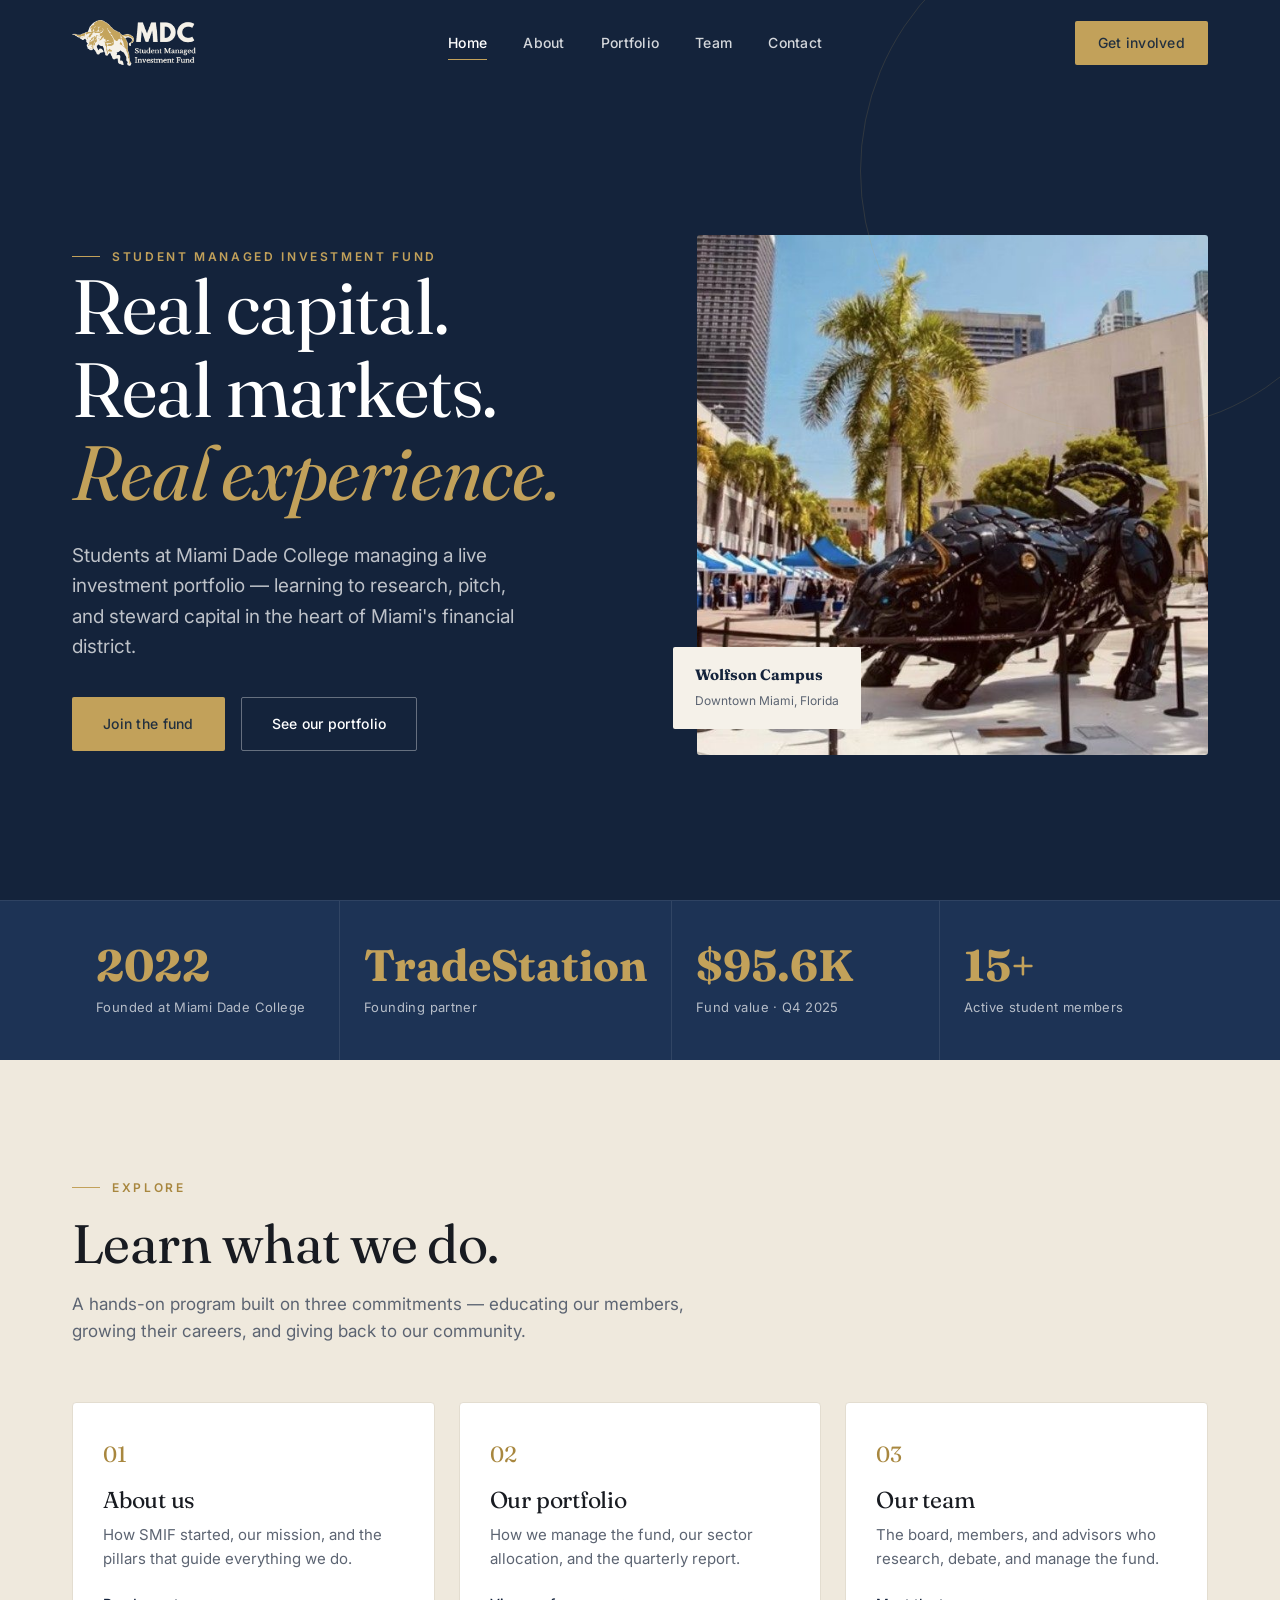
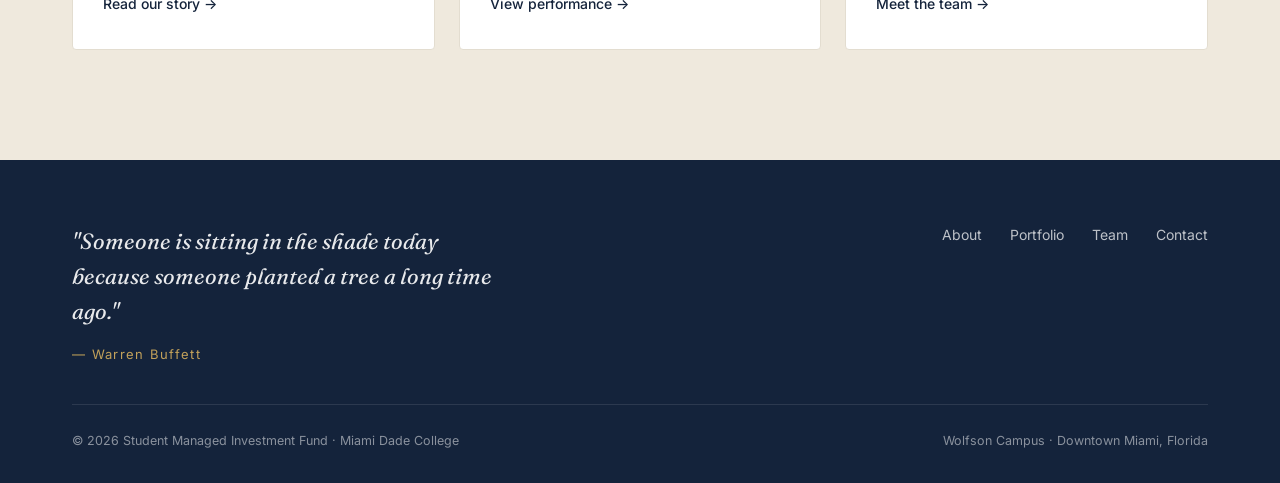
==== index.html @ e3dbee64 "first commit" ====
<!DOCTYPE html>
<html lang="en">
<head>
<meta charset="UTF-8" />
<meta name="viewport" content="width=device-width, initial-scale=1.0" />
<title>SMIF · Miami Dade College Student Managed Investment Fund</title>
<meta name="description" content="The Student Managed Investment Fund at Miami Dade College — students managing real capital and building careers in finance in the heart of Miami." />
<link rel="preconnect" href="https://fonts.googleapis.com" />
<link rel="preconnect" href="https://fonts.gstatic.com" crossorigin />
<link href="https://fonts.googleapis.com/css2?family=Fraunces:ital,opsz,wght@0,9..144,300..600;1,9..144,400&family=Inter:wght@400;500;600&display=swap" rel="stylesheet" />
<link rel="icon" type="image/png" href="assets/img/logo-color.png" />
<link rel="stylesheet" href="assets/css/style.css" />
</head>
<body>

<header id="hdr">
  <div class="bar">
    <a href="index.html" class="brand"><img src="assets/img/logo-dark.png" alt="MDC Student Managed Investment Fund" class="logo" /></a>
    <nav class="links">
      <a href="index.html" class="active">Home</a>
      <a href="about.html">About</a>
      <a href="portfolio.html">Portfolio</a>
      <a href="team.html">Team</a>
      <a href="contact.html">Contact</a>
    </nav>
    <a href="contact.html" class="btn btn-gold nav-cta">Get involved</a>
    <button class="menu-btn" id="menuBtn" aria-label="Open menu">☰</button>
  </div>
</header>

<div class="mobile-panel" id="mobilePanel">
  <div class="top"><span class="brand"><img src="assets/img/logo-dark.png" alt="SMIF" class="logo" /></span><button class="menu-btn" id="menuClose" aria-label="Close menu">✕</button></div>
  <a class="m" href="index.html">Home</a>
  <a class="m" href="about.html">About</a>
  <a class="m" href="portfolio.html">Portfolio</a>
  <a class="m" href="team.html">Team</a>
  <a class="m" href="contact.html">Contact</a>
</div>

<section class="hero">
  <div class="wrap hero-grid">
    <div>
      <span class="eyebrow light">Student Managed Investment Fund</span>
      <h1>Real capital.<br>Real markets.<br><em>Real experience.</em></h1>
      <p class="lead">Students at Miami Dade College managing a live investment portfolio — learning to research, pitch, and steward capital in the heart of Miami's financial district.</p>
      <div class="hero-cta">
        <a href="contact.html" class="btn btn-gold">Join the fund</a>
        <a href="portfolio.html" class="btn btn-ghost">See our portfolio</a>
      </div>
    </div>
    <div class="hero-media">
      <img src="assets/img/bull.jpg" alt="The bull sculpture outside Miami Dade College Wolfson Campus" />
      <div class="tag"><b>Wolfson Campus</b><small>Downtown Miami, Florida</small></div>
    </div>
  </div>
</section>

<div class="stats">
  <div class="wrap">
    <div class="stat"><b>2022</b><span>Founded at Miami Dade College</span></div>
    <div class="stat"><b>TradeStation</b><span>Founding partner</span></div>
    <div class="stat"><b>$95.6K</b><span>Fund value · Q4 2025</span></div>
    <div class="stat"><b>15+</b><span>Active student members</span></div>
  </div>
</div>

<section class="teaser">
  <div class="wrap">
    <div class="sec-head reveal">
      <span class="eyebrow">Explore</span>
      <h2>Learn what we do.</h2>
      <p>A hands-on program built on three commitments — educating our members, growing their careers, and giving back to our community.</p>
    </div>
    <div class="teaser-grid">
      <div class="tcard reveal"><span class="ic">01</span><h3>About us</h3><p>How SMIF started, our mission, and the pillars that guide everything we do.</p><a href="about.html">Read our story →</a></div>
      <div class="tcard reveal"><span class="ic">02</span><h3>Our portfolio</h3><p>How we manage the fund, our sector allocation, and the quarterly report.</p><a href="portfolio.html">View performance →</a></div>
      <div class="tcard reveal"><span class="ic">03</span><h3>Our team</h3><p>The board, members, and advisors who research, debate, and manage the fund.</p><a href="team.html">Meet the team →</a></div>
    </div>
  </div>
</section>

<footer>
  <div class="wrap">
    <div class="foot-top">
      <div class="q">"Someone is sitting in the shade today because someone planted a tree a long time ago."<small>— Warren Buffett</small></div>
      <nav class="foot-links"><a href="about.html">About</a><a href="portfolio.html">Portfolio</a><a href="team.html">Team</a><a href="contact.html">Contact</a></nav>
    </div>
    <div class="foot-bot"><span>© <span id="yr"></span> Student Managed Investment Fund · Miami Dade College</span><span>Wolfson Campus · Downtown Miami, Florida</span></div>
  </div>
</footer>

<script src="assets/js/main.js"></script>
</body>
</html>
---- assets/css/style.css ----
:root{
  --navy:#14233b; --navy-2:#1d3355; --navy-soft:#26375a;
  --gold:#c2a15a; --gold-deep:#a8873f;
  --ivory:#f5f1e9; --ivory-2:#efe9dd;
  --ink:#181b21; --muted:#5c6472; --line:#e3ddd0;
  --serif:"Fraunces",Georgia,serif; --sans:"Inter",system-ui,sans-serif;
}
*{margin:0;padding:0;box-sizing:border-box}
html{scroll-behavior:smooth}
body{font-family:var(--sans);color:var(--ink);background:var(--ivory);line-height:1.6;-webkit-font-smoothing:antialiased}
h1,h2,h3{font-family:var(--serif);font-weight:400;letter-spacing:-.01em;line-height:1.08}
a{color:inherit;text-decoration:none}
img{display:block;max-width:100%}
.wrap{max-width:1200px;margin:0 auto;padding:0 32px}
.eyebrow{font-family:var(--sans);font-size:12px;font-weight:600;letter-spacing:.22em;text-transform:uppercase;color:var(--gold-deep);display:inline-flex;align-items:center;gap:12px}
.eyebrow::before{content:"";width:28px;height:1px;background:var(--gold)}
.eyebrow.light{color:var(--gold)}
.btn{display:inline-flex;align-items:center;gap:10px;font-size:14px;font-weight:500;letter-spacing:.02em;padding:15px 30px;border-radius:2px;transition:.25s;cursor:pointer;border:1px solid transparent}
.btn-gold{background:var(--gold);color:#22303f}
.btn-gold:hover{background:var(--gold-deep);color:#fff}
.btn-ghost{border-color:rgba(255,255,255,.35);color:#fff}
.btn-ghost:hover{border-color:var(--gold);color:var(--gold)}
.btn-dark{border-color:var(--navy);color:var(--navy)}
.btn-dark:hover{background:var(--navy);color:#fff}

/* NAV */
header{position:fixed;top:0;left:0;right:0;z-index:50;transition:.3s}
header .bar{display:flex;align-items:center;justify-content:space-between;padding:20px 32px;max-width:1200px;margin:0 auto}
.brand{display:flex;align-items:center;gap:14px;color:#fff}
.brand .mark{width:42px;height:42px;border:1px solid var(--gold);display:grid;place-items:center;font-family:var(--serif);font-size:19px;color:var(--gold)}
.brand b{font-family:var(--serif);font-size:20px;font-weight:400;letter-spacing:.02em;line-height:1}
.brand span{display:block;font-family:var(--sans);font-size:10px;letter-spacing:.24em;text-transform:uppercase;color:rgba(255,255,255,.6);margin-top:3px}
.brand .logo{height:46px;width:auto;display:block}
.mobile-panel .brand .logo{height:40px}
@media(max-width:560px){.brand .logo{height:38px}}
nav.links{display:flex;gap:36px}
nav.links a{color:rgba(255,255,255,.82);font-size:14px;font-weight:500;letter-spacing:.02em;position:relative;padding:4px 0}
nav.links a::after{content:"";position:absolute;left:0;bottom:-2px;width:0;height:1px;background:var(--gold);transition:.25s}
nav.links a:hover{color:#fff}nav.links a:hover::after{width:100%}
nav.links a.active{color:#fff}nav.links a.active::after{width:100%}
.nav-cta{padding:10px 22px}
header.scrolled,header.solid{background:var(--navy);box-shadow:0 1px 0 rgba(255,255,255,.06)}
.menu-btn{display:none;background:none;border:0;color:#fff;font-size:26px;cursor:pointer}
.mobile-panel{position:fixed;inset:0;background:var(--navy);z-index:60;display:none;flex-direction:column;padding:28px 32px}
.mobile-panel.open{display:flex}
.mobile-panel .top{display:flex;justify-content:space-between;align-items:center;margin-bottom:40px}
.mobile-panel a.m{font-family:var(--serif);font-size:30px;color:#fff;padding:14px 0;border-bottom:1px solid rgba(255,255,255,.1)}

/* HERO (home) */
.hero{position:relative;min-height:100vh;background:var(--navy);color:#fff;display:flex;align-items:center;overflow:hidden}
.hero-grid{display:grid;grid-template-columns:1.05fr .95fr;gap:60px;align-items:center;width:100%;padding-top:90px}
.hero h1{font-size:clamp(44px,6vw,86px);color:#fff}
.hero h1 em{font-style:italic;color:var(--gold)}
.hero p.lead{font-size:19px;color:rgba(255,255,255,.72);max-width:460px;margin:26px 0 34px}
.hero-cta{display:flex;gap:16px;flex-wrap:wrap}
.hero-media{position:relative}
.hero-media img{width:100%;height:520px;object-fit:cover;border-radius:3px;filter:saturate(1.02)}
.hero-media .tag{position:absolute;left:-24px;bottom:26px;background:var(--ivory);color:var(--navy);padding:16px 22px;border-radius:2px;max-width:230px}
.hero-media .tag b{font-family:var(--serif);font-size:15px;display:block}
.hero-media .tag small{font-size:12px;color:var(--muted)}
.hero::after{content:"";position:absolute;right:-8%;top:-10%;width:520px;height:520px;border:1px solid rgba(194,161,90,.16);border-radius:50%}

/* PAGE BANNER (interior pages) */
.page-hero{background:var(--navy);color:#fff;padding:160px 0 74px;position:relative;overflow:hidden}
.page-hero::after{content:"";position:absolute;right:-6%;top:-40%;width:460px;height:460px;border:1px solid rgba(194,161,90,.14);border-radius:50%}
.page-hero h1{font-size:clamp(38px,5vw,68px);color:#fff;margin-top:16px}
.page-hero p{color:rgba(255,255,255,.7);font-size:18px;max-width:560px;margin-top:18px}
.crumb{font-size:12.5px;color:rgba(255,255,255,.45);margin-top:24px;letter-spacing:.02em}
.crumb a:hover{color:var(--gold)}

/* STAT BAND */
.stats{background:var(--navy-2);color:#fff;border-top:1px solid rgba(255,255,255,.08)}
.stats .wrap{display:grid;grid-template-columns:repeat(4,1fr);gap:0}
.stat{padding:42px 24px;border-right:1px solid rgba(255,255,255,.09)}
.stat:last-child{border-right:0}
.stat b{font-family:var(--serif);font-size:44px;color:var(--gold);display:block;line-height:1}
.stat span{font-size:13px;letter-spacing:.03em;color:rgba(255,255,255,.68);margin-top:10px;display:block}

/* SECTIONS */
section{padding:110px 0}
.sec-head{max-width:640px;margin-bottom:56px}
.sec-head h2{font-size:clamp(34px,4.4vw,54px);margin-top:18px}
.sec-head p{color:var(--muted);font-size:17px;margin-top:18px}

/* ABOUT */
.about-grid{display:grid;grid-template-columns:1fr 1fr;gap:70px;align-items:center}
.about-copy p{color:#3a4150;margin-bottom:18px;font-size:16.5px}
.pillars{display:grid;gap:2px;margin-top:34px;background:var(--line);border:1px solid var(--line)}
.pillar{background:var(--ivory);padding:24px 26px;display:flex;gap:20px;align-items:flex-start}
.pillar .n{font-family:var(--serif);font-size:20px;color:var(--gold-deep)}
.pillar h3{font-size:20px;margin-bottom:4px}
.pillar p{font-size:14.5px;color:var(--muted);margin:0}
.about-media img{width:100%;height:600px;object-fit:cover;border-radius:3px}
.about-media figcaption{font-size:13px;color:var(--muted);margin-top:12px;font-style:italic}

/* teaser cards (home) */
.teaser{background:var(--ivory-2)}
.teaser-grid{display:grid;grid-template-columns:repeat(3,1fr);gap:24px;margin-top:52px}
.tcard{background:#fff;border:1px solid var(--line);border-radius:4px;padding:34px 30px;transition:.25s;display:flex;flex-direction:column}
.tcard:hover{transform:translateY(-4px);box-shadow:0 18px 44px -24px rgba(20,35,59,.45)}
.tcard .ic{font-family:var(--serif);font-size:22px;color:var(--gold-deep);margin-bottom:16px}
.tcard h3{font-size:23px;margin-bottom:10px}
.tcard p{font-size:15px;color:var(--muted);margin-bottom:22px;flex:1}
.tcard a{font-size:14px;font-weight:500;color:var(--navy);display:inline-flex;gap:8px;align-items:center}
.tcard a:hover{color:var(--gold-deep)}

/* PORTFOLIO */
.portfolio{background:var(--navy);color:#fff}
.portfolio .sec-head p{color:rgba(255,255,255,.66)}
.perf-grid{display:grid;grid-template-columns:1.3fr 1fr;gap:56px;align-items:center}
.chart-card{background:rgba(255,255,255,.04);border:1px solid rgba(255,255,255,.1);border-radius:4px;padding:28px}
.chart-card .ch-head{display:flex;justify-content:space-between;align-items:baseline;margin-bottom:8px}
.chart-card h3{font-size:20px;color:#fff}
.legend{display:flex;gap:18px;font-size:12.5px;color:rgba(255,255,255,.7);margin-top:14px}
.legend i{display:inline-block;width:14px;height:3px;vertical-align:middle;margin-right:6px}
.alloc h3{font-size:20px;margin-bottom:22px}
.alloc-row{margin-bottom:18px}
.alloc-row .t{display:flex;justify-content:space-between;font-size:13.5px;color:rgba(255,255,255,.82);margin-bottom:7px}
.alloc-bar{height:6px;background:rgba(255,255,255,.1);border-radius:3px;overflow:hidden}
.alloc-bar i{display:block;height:100%;background:var(--gold);border-radius:3px}
.disclaimer{font-size:12px;color:rgba(255,255,255,.42);margin-top:34px;max-width:720px}
/* real portfolio metrics */
.metrics{display:grid;grid-template-columns:repeat(4,1fr);gap:20px;margin-bottom:56px}
.metric{background:rgba(255,255,255,.04);border:1px solid rgba(255,255,255,.1);border-radius:4px;padding:26px 24px}
.metric .lbl{font-size:12px;letter-spacing:.1em;text-transform:uppercase;color:rgba(255,255,255,.55)}
.metric .val{font-family:var(--serif);font-size:38px;color:#fff;line-height:1;margin-top:12px}
.metric .val.up{color:#7fce9a}.metric .val.down{color:#e8907f}.metric .val.gold{color:var(--gold)}
.metric .sub{font-size:12.5px;color:rgba(255,255,255,.5);margin-top:8px}
.holdings{width:100%;border-collapse:collapse;font-size:14px}
.holdings th{text-align:left;font-weight:500;font-size:11.5px;letter-spacing:.08em;text-transform:uppercase;color:rgba(255,255,255,.5);padding:0 12px 14px;border-bottom:1px solid rgba(255,255,255,.14)}
.holdings th.r,.holdings td.r{text-align:right}
.holdings td{padding:13px 12px;border-bottom:1px solid rgba(255,255,255,.07);color:rgba(255,255,255,.85)}
.holdings td.tk{font-weight:600;color:#fff}
.holdings .pos{color:#7fce9a}.holdings .neg{color:#e8907f}
.holdings tr.total td{border-top:1px solid rgba(255,255,255,.2);border-bottom:0;font-weight:600;color:#fff;padding-top:16px}
.movers{display:grid;grid-template-columns:1fr 1fr;gap:20px;margin-top:26px}
.mover{background:rgba(255,255,255,.04);border:1px solid rgba(255,255,255,.1);border-radius:4px;padding:20px 22px}
.mover .h{font-size:12px;letter-spacing:.08em;text-transform:uppercase;margin-bottom:12px}
.mover.win .h{color:#7fce9a}.mover.lag .h{color:#e8907f}
.mover .tags{display:flex;gap:8px;flex-wrap:wrap}
.mover .tags span{font-size:13px;font-weight:500;color:#fff;background:rgba(255,255,255,.08);border:1px solid rgba(255,255,255,.12);padding:6px 12px;border-radius:2px}
.pf-2col{display:grid;grid-template-columns:1.35fr 1fr;gap:56px;align-items:start}
.donut-wrap{background:rgba(255,255,255,.04);border:1px solid rgba(255,255,255,.1);border-radius:4px;padding:28px}
.donut-wrap h3{font-size:20px;margin-bottom:18px}
.donut-legend{list-style:none;margin-top:18px;display:grid;gap:9px}
.donut-legend li{display:flex;align-items:center;font-size:13px;color:rgba(255,255,255,.82)}
.donut-legend li i{width:11px;height:11px;border-radius:2px;margin-right:10px}
.donut-legend li span{margin-left:auto;color:rgba(255,255,255,.6)}
@media(max-width:900px){.metrics{grid-template-columns:1fr 1fr}.pf-2col{grid-template-columns:1fr;gap:40px}.movers{grid-template-columns:1fr}}
.report-cta{margin-top:46px;display:flex;gap:20px;align-items:center;flex-wrap:wrap;border-top:1px solid rgba(255,255,255,.1);padding-top:34px}
.report-cta p{color:rgba(255,255,255,.72);font-size:15px;max-width:420px}

/* TEAM */
.team-group{margin-bottom:64px}
.team-group>.gh{display:flex;align-items:center;gap:18px;margin-bottom:30px}
.team-group .gh h3{font-size:26px;white-space:nowrap}
.team-group .gh .rule{flex:1;height:1px;background:var(--line)}
.team-group .gh .cnt{font-size:12px;color:var(--muted);letter-spacing:.14em;text-transform:uppercase}
.grid-people{display:grid;grid-template-columns:repeat(4,1fr);gap:26px}
.person{background:#fff;border:1px solid var(--line);border-radius:3px;overflow:hidden;transition:.25s}
.person:hover{transform:translateY(-4px);box-shadow:0 16px 40px -20px rgba(20,35,59,.4)}
.person .ph{aspect-ratio:1/1.12;overflow:hidden;background:var(--ivory-2)}
.person .ph img{width:100%;height:100%;object-fit:cover;object-position:center top}
.person .meta{padding:18px 20px 20px}
.person h4{font-family:var(--serif);font-size:19px;font-weight:400}
.person .role{font-size:12.5px;color:var(--gold-deep);letter-spacing:.06em;text-transform:uppercase;margin-top:5px}
.person .li{display:inline-flex;align-items:center;gap:6px;font-size:12.5px;color:var(--muted);margin-top:12px;transition:.2s}
.person .li:hover{color:var(--navy)}
.person .li svg{width:15px;height:15px;fill:currentColor}

/* JOIN + CONTACT */
.join{background:var(--ivory-2)}
.join-grid{display:grid;grid-template-columns:1fr 1fr;gap:70px}
.steps{counter-reset:s}
.step{display:flex;gap:22px;padding:26px 0;border-top:1px solid var(--line)}
.step:first-child{border-top:0}
.step .num{counter-increment:s;font-family:var(--serif);font-size:26px;color:var(--gold);min-width:44px}
.step .num::before{content:"0" counter(s)}
.step h3{font-size:20px;margin-bottom:6px}
.step p{font-size:15px;color:var(--muted)}
.contact-card{background:var(--navy);color:#fff;border-radius:4px;padding:44px}
.contact-card h3{font-size:28px;color:#fff;margin-bottom:8px}
.contact-card>p{color:rgba(255,255,255,.7);font-size:15px;margin-bottom:30px}
.field{margin-bottom:18px}
.field label{display:block;font-size:12px;letter-spacing:.08em;text-transform:uppercase;color:rgba(255,255,255,.6);margin-bottom:8px}
.field input,.field textarea{width:100%;background:rgba(255,255,255,.06);border:1px solid rgba(255,255,255,.16);border-radius:2px;padding:13px 15px;color:#fff;font-family:var(--sans);font-size:15px;transition:.2s}
.field input:focus,.field textarea:focus{outline:0;border-color:var(--gold);background:rgba(255,255,255,.1)}
.row2{display:grid;grid-template-columns:1fr 1fr;gap:16px}
.cinfo{display:flex;flex-wrap:wrap;gap:26px 48px;margin-top:36px;padding-top:30px;border-top:1px solid var(--line)}
.cinfo .it .l{font-size:12px;letter-spacing:.1em;text-transform:uppercase;color:var(--gold);margin-bottom:6px}
.cinfo .it a,.cinfo .it span{font-size:15px;color:#fff}
.cinfo .it a:hover{color:var(--gold)}
.mapembed{margin-top:60px;border:1px solid var(--line);border-radius:4px;overflow:hidden;height:340px}
.mapembed iframe{width:100%;height:100%;border:0;filter:grayscale(.3)}

/* FOOTER */
footer{background:var(--navy);color:#fff;padding:64px 0 32px}
.foot-top{display:flex;justify-content:space-between;flex-wrap:wrap;gap:30px;padding-bottom:40px;border-bottom:1px solid rgba(255,255,255,.1)}
.foot-top .q{font-family:var(--serif);font-style:italic;font-size:22px;max-width:440px;color:rgba(255,255,255,.9)}
.foot-top .q small{display:block;font-style:normal;font-family:var(--sans);font-size:13px;color:var(--gold);letter-spacing:.1em;margin-top:14px}
.foot-links{display:flex;gap:28px;flex-wrap:wrap}
.foot-links a{font-size:14px;color:rgba(255,255,255,.72)}
.foot-links a:hover{color:var(--gold)}
.foot-bot{display:flex;justify-content:space-between;flex-wrap:wrap;gap:14px;padding-top:26px;font-size:12.5px;color:rgba(255,255,255,.5)}

.reveal{opacity:0;transform:translateY(24px);transition:.7s cubic-bezier(.2,.7,.2,1)}
.reveal.in{opacity:1;transform:none}

@media(max-width:900px){
  nav.links,.nav-cta{display:none}
  .menu-btn{display:block}
  .hero-grid,.about-grid,.perf-grid,.join-grid{grid-template-columns:1fr;gap:44px}
  .hero-media .tag{left:16px}
  .stats .wrap{grid-template-columns:1fr 1fr}
  .stat{border-bottom:1px solid rgba(255,255,255,.09)}
  .grid-people{grid-template-columns:repeat(3,1fr)}
  .teaser-grid{grid-template-columns:1fr}
  .about-media img{height:380px}
  section{padding:76px 0}
  .wrap{padding:0 22px}
  .page-hero{padding:130px 0 56px}
}
@media(max-width:560px){
  .grid-people{grid-template-columns:1fr 1fr;gap:14px}
  .row2{grid-template-columns:1fr}
  .contact-card{padding:28px}
}
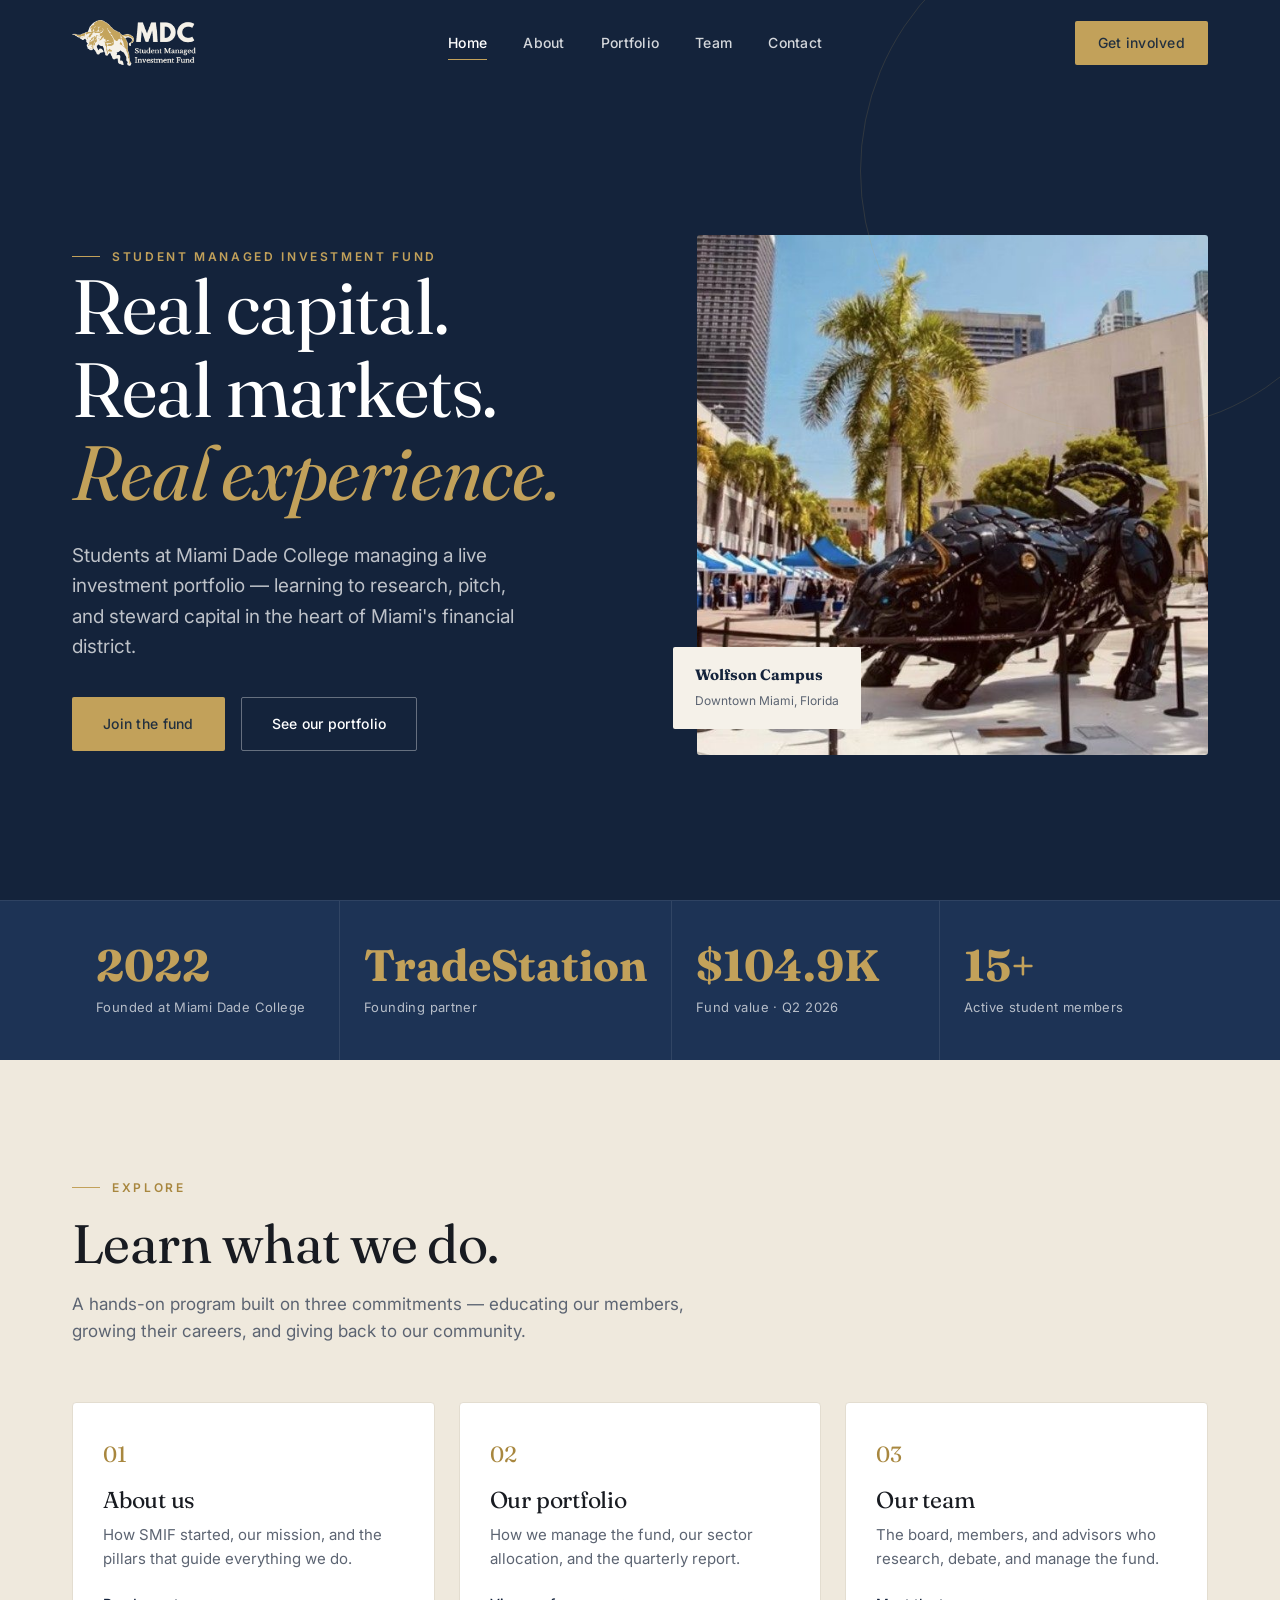
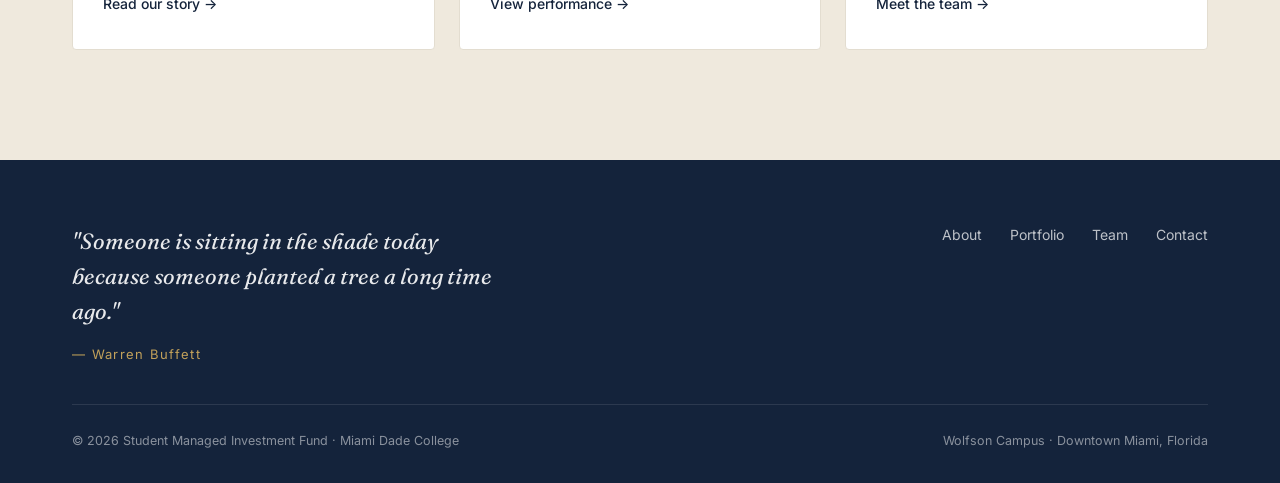
==== commit e6c5261e: "Update home page fund value to Q2 2026 NAV Co-Authored-By: Claude Sonnet 5 <noreply@anthropic.com>" ====
--- a/index.html
+++ b/index.html
@@ -59,7 +59,7 @@
   <div class="wrap">
     <div class="stat"><b>2022</b><span>Founded at Miami Dade College</span></div>
     <div class="stat"><b>TradeStation</b><span>Founding partner</span></div>
-    <div class="stat"><b>$95.6K</b><span>Fund value · Q4 2025</span></div>
+    <div class="stat"><b>$104.9K</b><span>Fund value · Q2 2026</span></div>
     <div class="stat"><b>15+</b><span>Active student members</span></div>
   </div>
 </div>
--- a/assets/css/style.css
+++ b/assets/css/style.css
@@ -225,3 +225,10 @@
   .row2{grid-template-columns:1fr}
   .contact-card{padding:28px}
 }
+
+/* quarter switcher */
+.q-tabs{display:flex;gap:10px;margin-bottom:40px}
+.q-tab{font-family:var(--sans);font-size:14px;font-weight:500;letter-spacing:.04em;padding:11px 24px;border:1px solid rgba(255,255,255,.2);border-radius:2px;background:transparent;color:rgba(255,255,255,.7);cursor:pointer;transition:.25s}
+.q-tab:hover{border-color:var(--gold);color:var(--gold)}
+.q-tab.active{background:var(--gold);border-color:var(--gold);color:#22303f}
+.q-panel[hidden]{display:none}
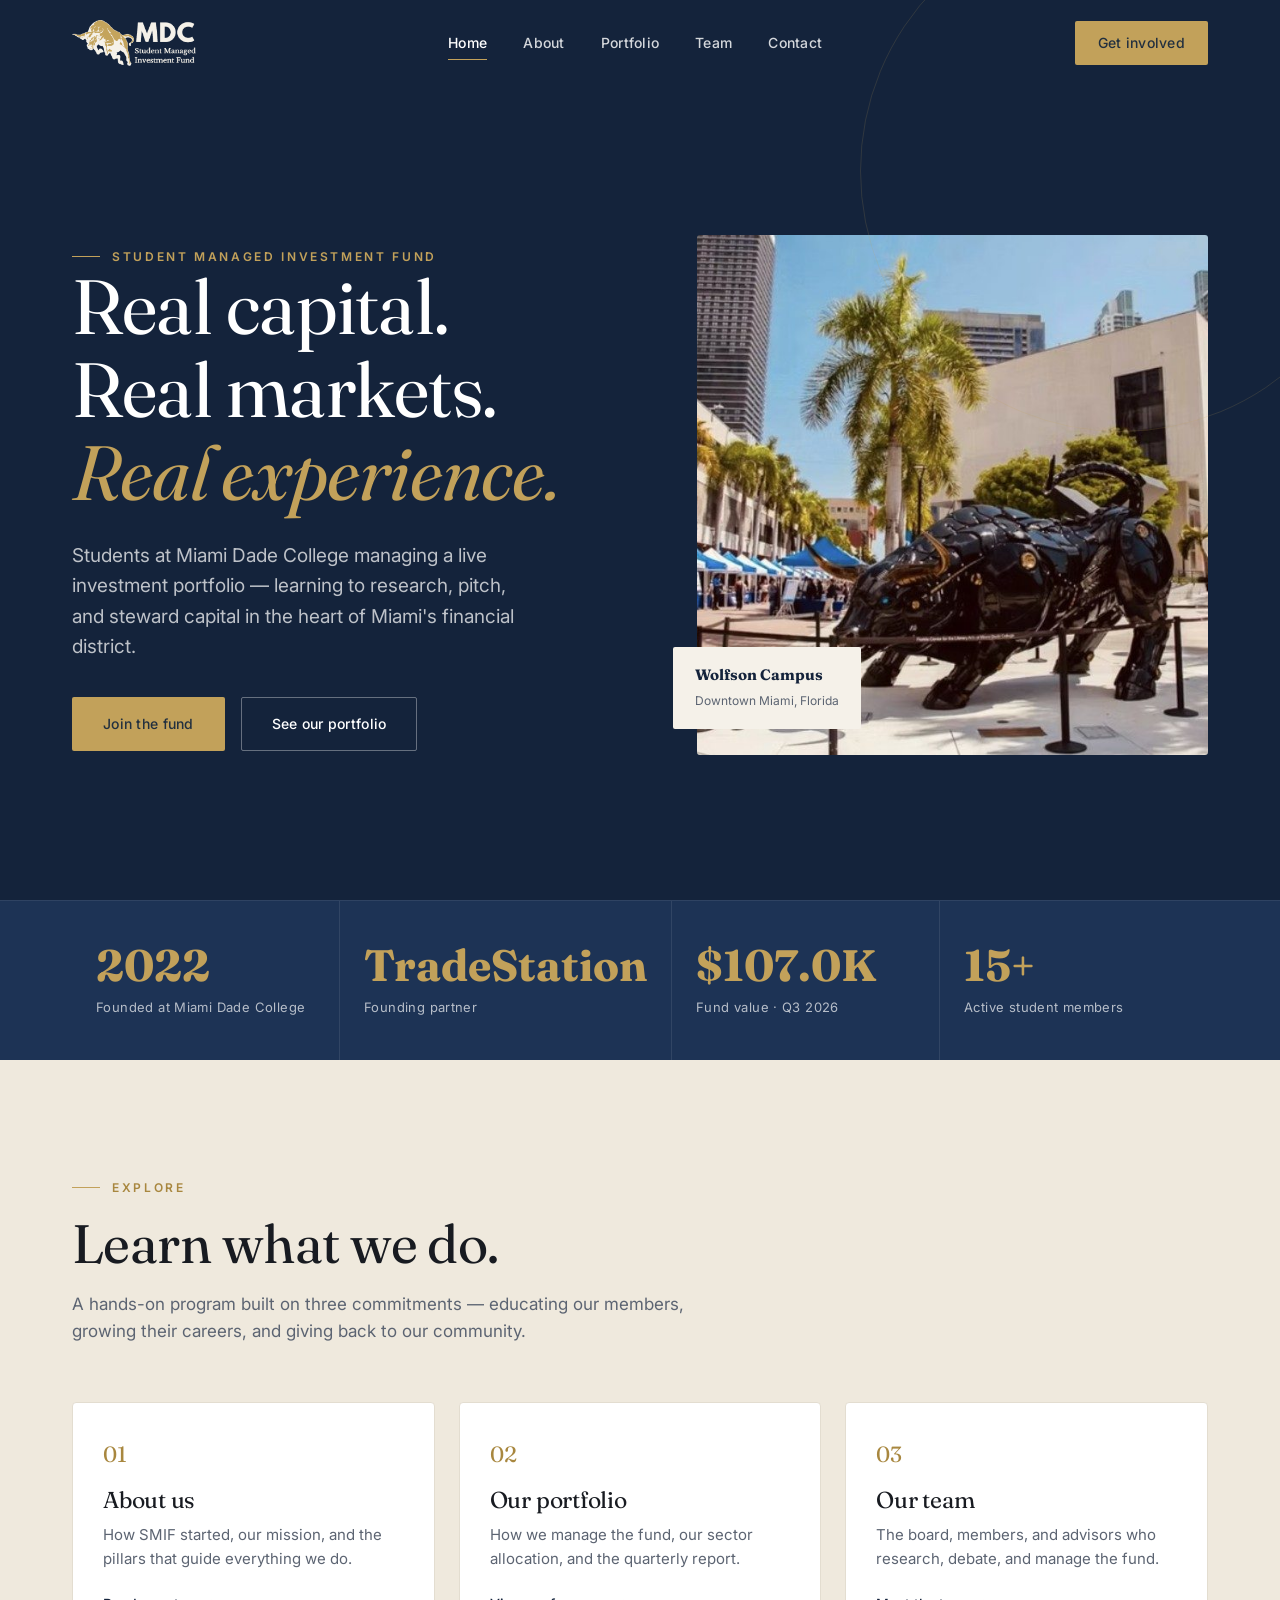
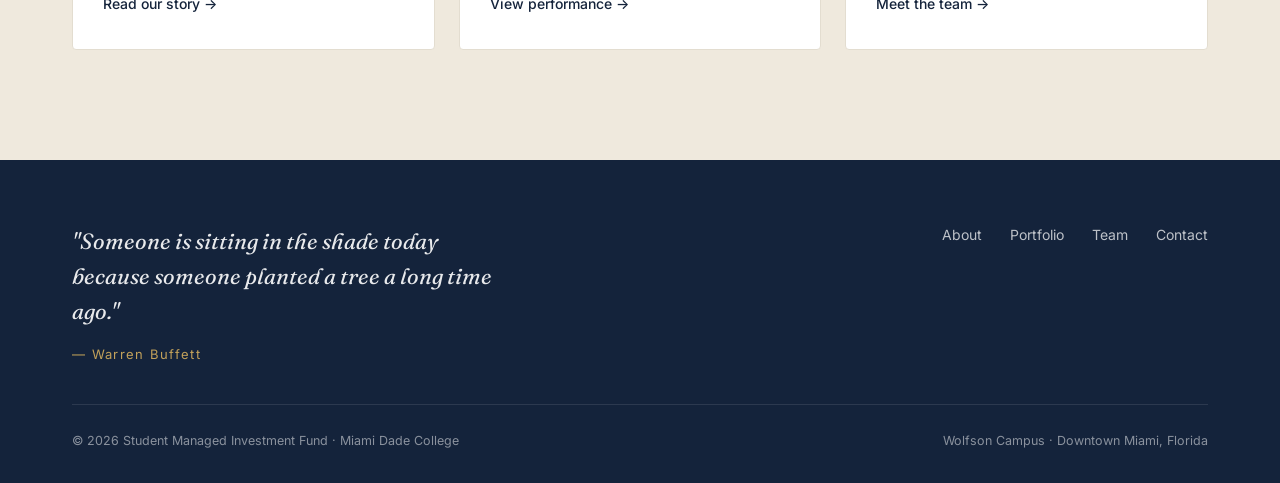
==== commit f1c886f2: "Update home page fund value to Q3 2026 NAV Co-Authored-By: Claude Sonnet 5 <noreply@anthropic.com>" ====
--- a/index.html
+++ b/index.html
@@ -59,7 +59,7 @@
   <div class="wrap">
     <div class="stat"><b>2022</b><span>Founded at Miami Dade College</span></div>
     <div class="stat"><b>TradeStation</b><span>Founding partner</span></div>
-    <div class="stat"><b>$104.9K</b><span>Fund value · Q2 2026</span></div>
+    <div class="stat"><b>$107.0K</b><span>Fund value · Q3 2026</span></div>
     <div class="stat"><b>15+</b><span>Active student members</span></div>
   </div>
 </div>
